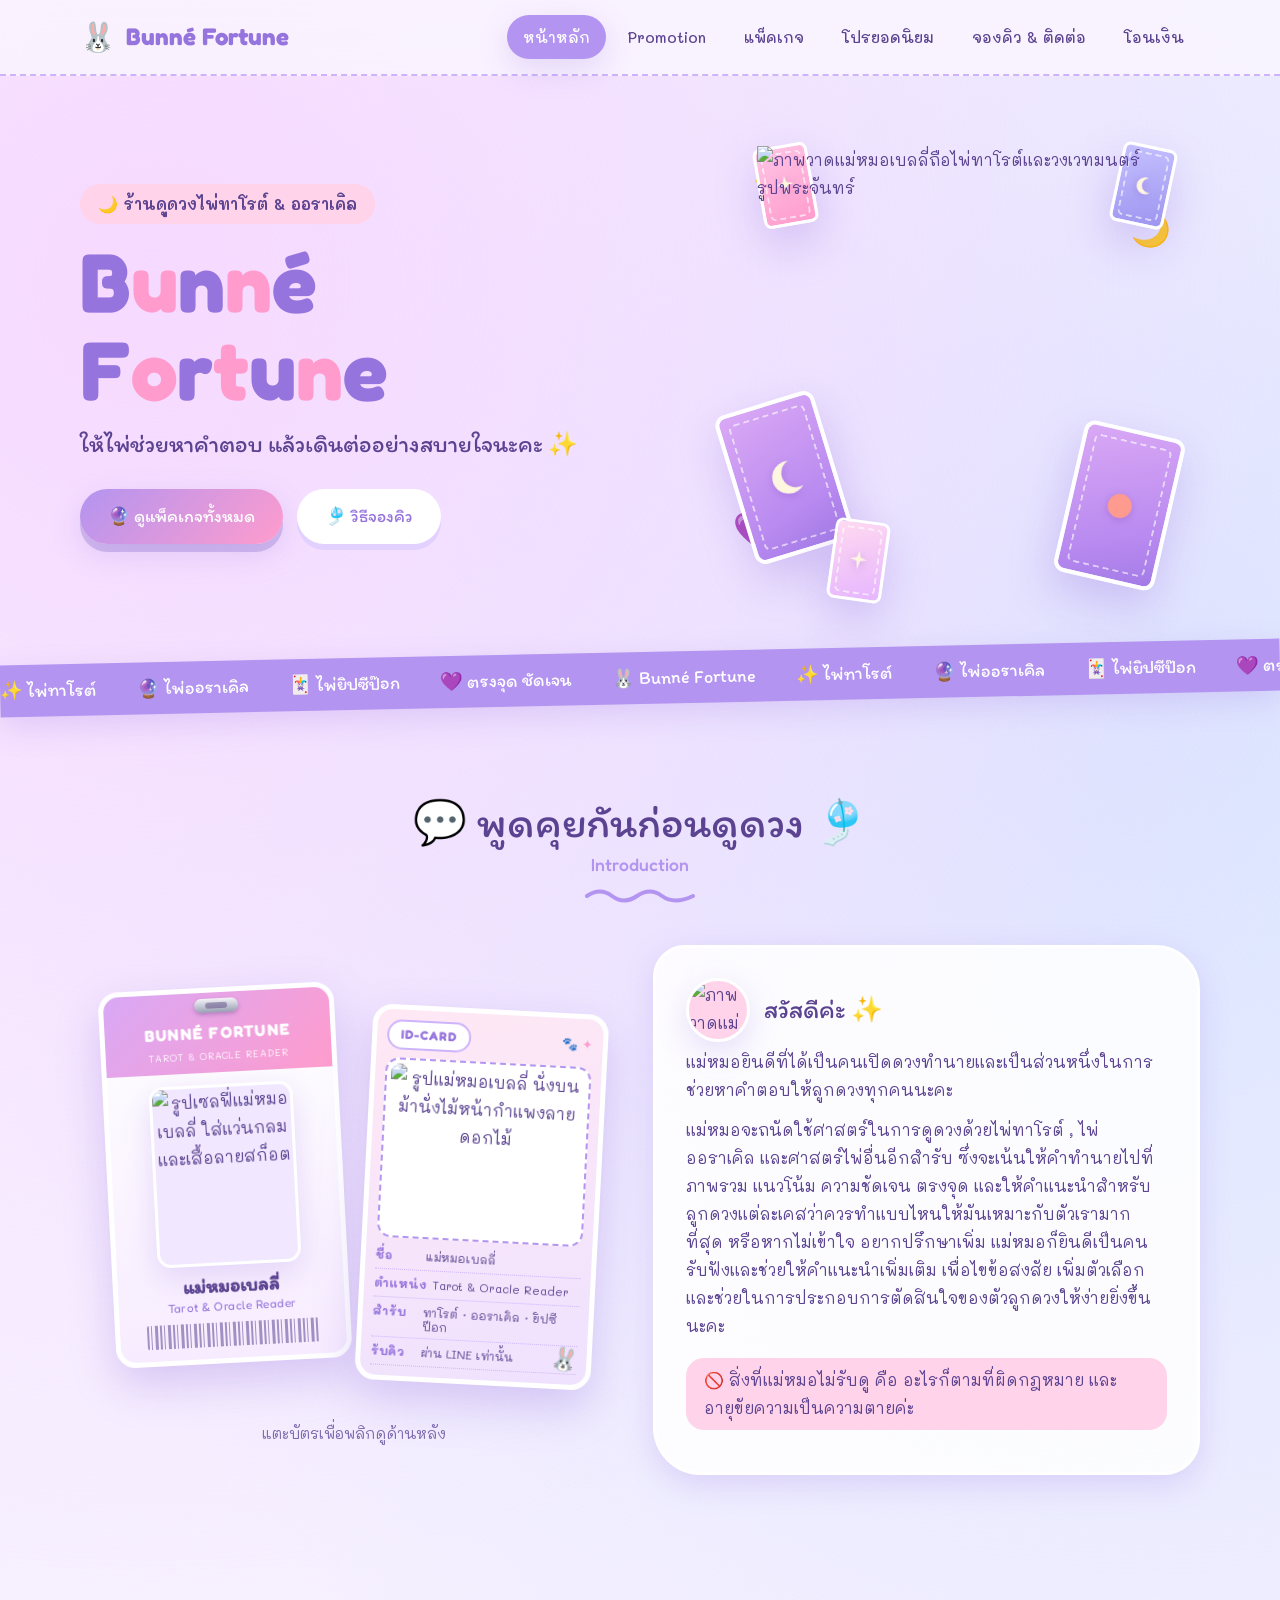
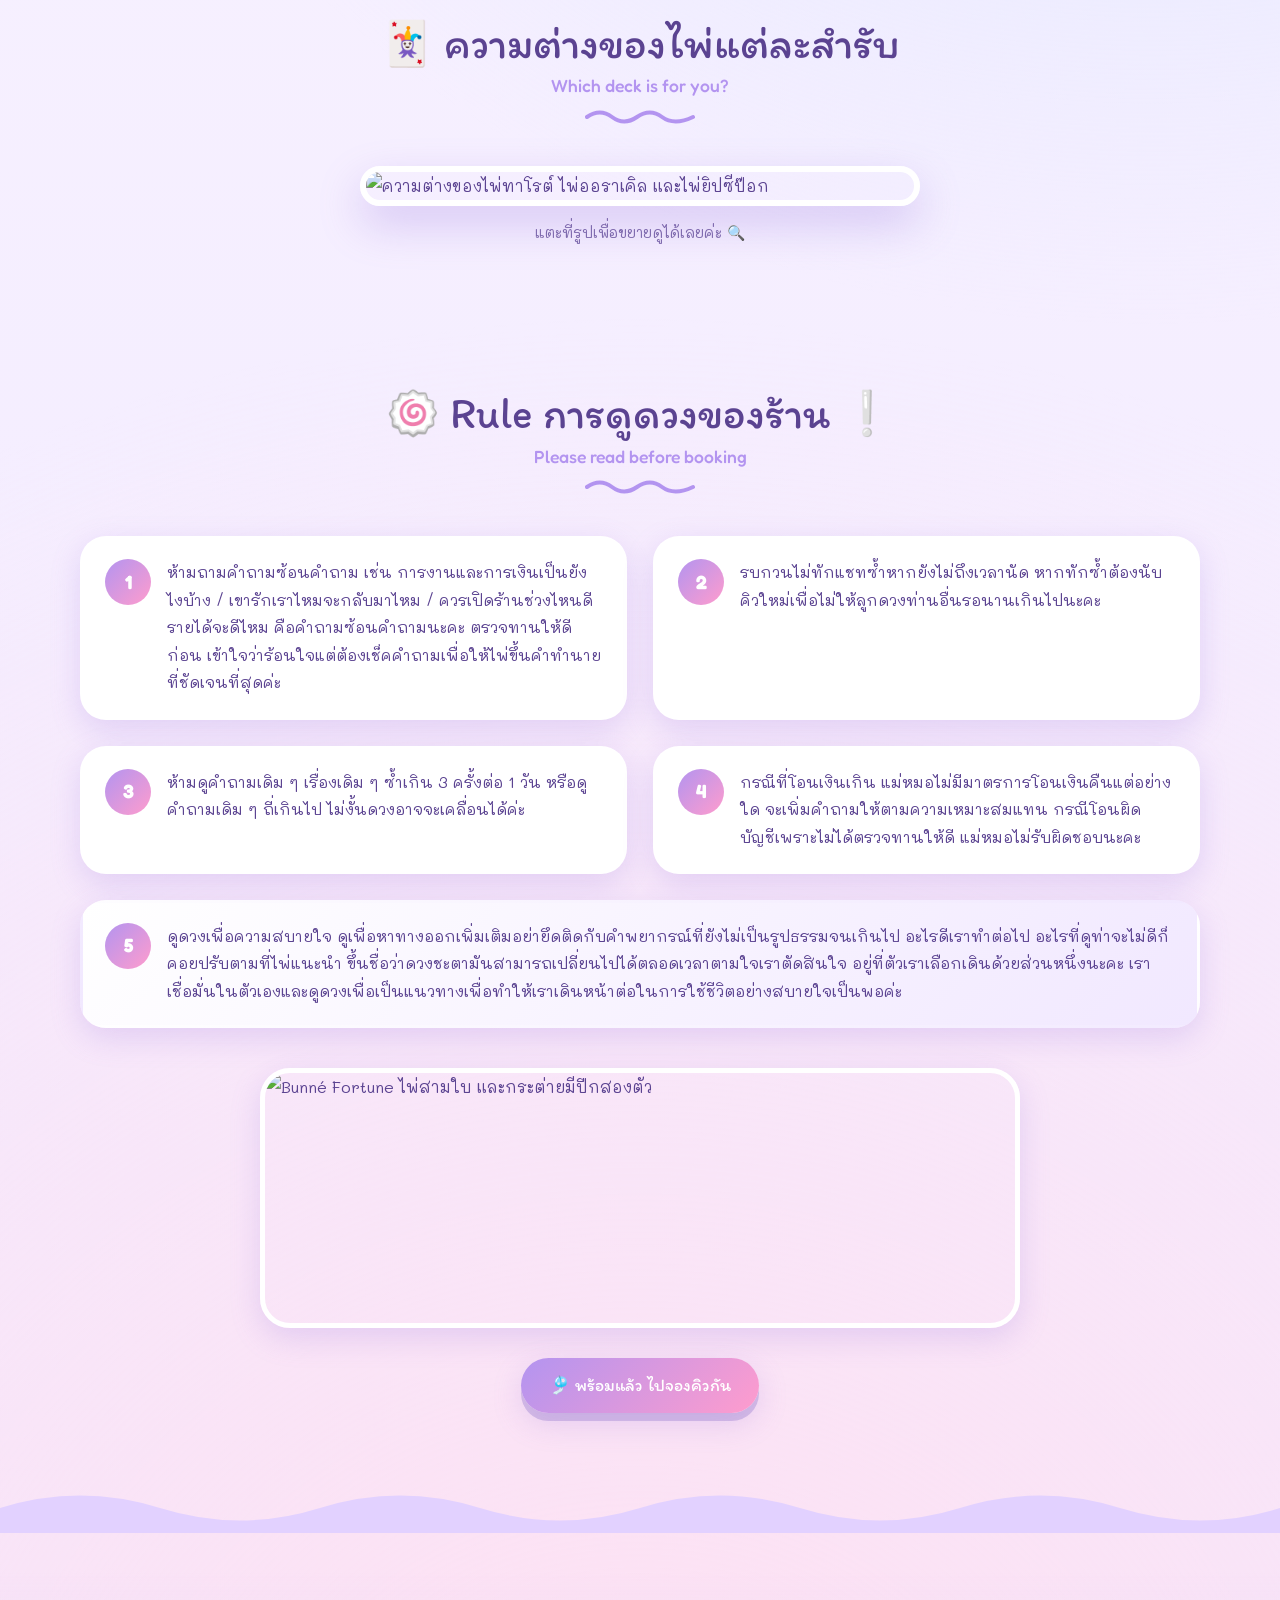
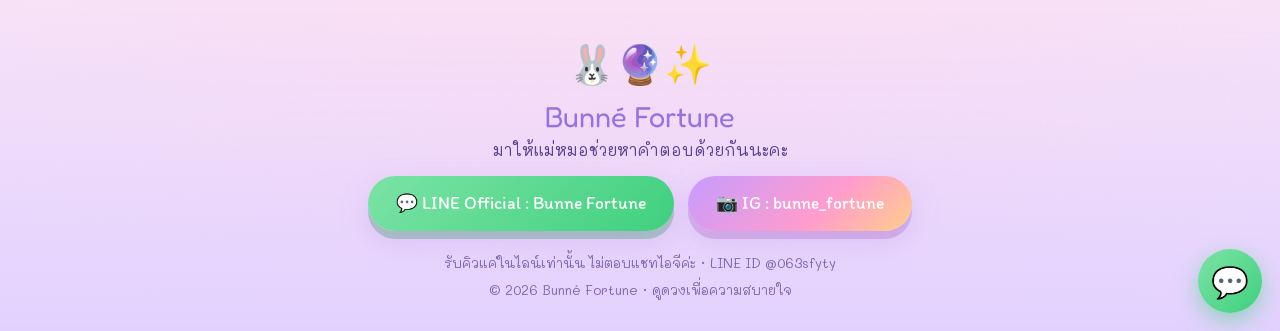
==== index.html @ 2d989e9e "Add files via upload" ====
<!DOCTYPE html>
<html lang="th">
<head>
  <meta charset="UTF-8">
  <meta name="viewport" content="width=device-width, initial-scale=1">
  <title>Bunné Fortune — ร้านดูดวงไพ่ทาโรต์ & ออราเคิล</title>
  <meta name="description" content="Bunné Fortune ร้านดูดวงไพ่ทาโรต์ ไพ่ออราเคิล ไพ่ยิปซีป๊อก ทำนายตรงจุด ให้คำแนะนำเพื่อความสบายใจ">
  <link rel="icon" type="image/png" href="images/favicon.png">
  <link rel="stylesheet" href="style.css">
</head>
<body>
  <header id="site-header"></header>

  <main>
    <!-- ===== Hero ===== -->
    <section class="hero">
      <div class="container hero-grid">
        <div>
          <span class="hero-badge">🌙 ร้านดูดวงไพ่ทาโรต์ & ออราเคิล</span>
          <h1 aria-label="Bunné Fortune">
            <span>B</span><span>u</span><span>n</span><span>n</span><span>é</span><br>
            <span>F</span><span>o</span><span>r</span><span>t</span><span>u</span><span>n</span><span>e</span>
          </h1>
          <p class="tagline">ให้ไพ่ช่วยหาคำตอบ แล้วเดินต่ออย่างสบายใจนะคะ ✨</p>
          <div class="hero-cta">
            <a href="packages.html" class="btn">🔮 ดูแพ็คเกจทั้งหมด</a>
            <a href="booking.html" class="btn ghost">🎐 วิธีจองคิว</a>
          </div>
        </div>

        <div class="card-stage" aria-hidden="true">
          <span class="orbit-emoji">⭐</span>
          <span class="orbit-emoji">🌙</span>
          <span class="orbit-emoji">💜</span>
          <span class="orbit-emoji">✨</span>
          <div class="hero-cards">
            <span class="hcard hc-l"><svg viewBox="0 0 40 40"><path d="M27 6a15 15 0 1 0 7 25A12 12 0 0 1 27 6z" fill="currentColor"/></svg></span>
            <span class="hcard hc-r"><svg viewBox="0 0 40 40"><circle cx="20" cy="20" r="11" fill="currentColor"/></svg></span>
            <span class="hcard hc-s1"><svg viewBox="0 0 40 40"><path d="M20 3l3.2 11.8L35 18l-11.8 3.2L20 37l-3.2-15.8L5 18l11.8-3.2z" fill="currentColor"/></svg></span>
            <span class="hcard hc-s2"><svg viewBox="0 0 40 40"><path d="M27 6a15 15 0 1 0 7 25A12 12 0 0 1 27 6z" fill="currentColor"/></svg></span>
            <span class="hcard hc-s3"><svg viewBox="0 0 40 40"><path d="M20 3l3.2 11.8L35 18l-11.8 3.2L20 37l-3.2-15.8L5 18l11.8-3.2z" fill="currentColor"/></svg></span>
          </div>
          <img class="hero-art" src="images/hero.webp" width="867" height="900" alt="ภาพวาดแม่หมอเบลลี่ถือไพ่ทาโรต์และวงเวทมนตร์รูปพระจันทร์">
        </div>
      </div>
    </section>

    <div class="ribbon" aria-hidden="true">
      <div class="ribbon-track">
        <span>✨ ไพ่ทาโรต์</span><span>🔮 ไพ่ออราเคิล</span><span>🃏 ไพ่ยิปซีป๊อก</span><span>💜 ตรงจุด ชัดเจน</span><span>🐰 Bunné Fortune</span>
        <span>✨ ไพ่ทาโรต์</span><span>🔮 ไพ่ออราเคิล</span><span>🃏 ไพ่ยิปซีป๊อก</span><span>💜 ตรงจุด ชัดเจน</span><span>🐰 Bunné Fortune</span>
      </div>
    </div>

    <!-- ===== Introduction ===== -->
    <section id="intro">
      <div class="container">
        <div class="sec-title reveal">
          <h2>💬 พูดคุยกันก่อนดูดวง 🎐</h2>
          <div class="en-sub">Introduction</div>
          <span class="squiggle"></span>
        </div>

        <div class="grid g2" style="align-items:center">
          <!-- นามบัตรแม่หมอ 2 ใบ (แตะเพื่อพลิกดูด้านหลัง) — แก้ข้อความบนบัตรได้ในส่วนนี้ -->
          <div class="id-wrap reveal">
            <div class="id-row">

              <!-- บัตรที่ 1 : บัตรพนักงาน (รูปเซลฟี่) -->
              <div class="idc idc-staff" role="button" tabindex="0" aria-pressed="false" aria-label="บัตรแม่หมอเบลลี่ แตะเพื่อพลิกดูด้านหลัง">
                <div class="idc-inner">
                  <div class="idc-face idc-front">
                    <span class="idc-clip" aria-hidden="true"></span>
                    <div class="idc-band"><b>BUNNÉ FORTUNE</b><small>Tarot &amp; Oracle Reader</small></div>
                    <div class="idc-pic"><img src="images/photo2.jpg" width="800" height="1000" alt="รูปเซลฟี่แม่หมอเบลลี่ ใส่แว่นกลมและเสื้อลายสก็อต" loading="lazy"></div>
                    <div class="idc-name">แม่หมอเบลลี่</div>
                    <div class="idc-role">Tarot &amp; Oracle Reader</div>
                    <div class="idc-bars" aria-hidden="true"></div>
                  </div>
                  <div class="idc-face idc-back">
                    <img class="idc-logo" src="images/avatar.webp" width="320" height="320" alt="ภาพวาดแม่หมอถือไพ่" loading="lazy">
                    <div class="idc-brand">Bunné Fortune</div>
                    <div class="idc-sub">แม่หมอเบลลี่ · ไพ่ทาโรต์ &amp; ออราเคิล</div>
                    <div class="idc-qr">
                      <!-- ★ ใส่ QR LINE: วางไฟล์ images/line-qr.png แล้วเอาคอมเมนต์ออก ★ -->
                      <!-- <img src="images/line-qr.png" alt="QR Code LINE Bunné Fortune"> -->
                      <span>QR LINE</span>
                    </div>
                    <div class="idc-links">
                      <a class="js-line" href="#">💬 LINE <span class="js-line-id"></span></a>
                      <a class="js-ig" href="#">📷 IG</a>
                    </div>
                  </div>
                </div>
              </div>

              <!-- บัตรที่ 2 : บัตร OC (รูปเต็มตัว) -->
              <div class="idc idc-oc" role="button" tabindex="0" aria-pressed="false" aria-label="บัตร OC แม่หมอเบลลี่ แตะเพื่อพลิกดูด้านหลัง">
                <div class="idc-inner">
                  <div class="idc-face idc-front">
                    <div class="oc-top"><span class="oc-pill">ID-CARD</span><span class="oc-paw" aria-hidden="true">🐾 ✦</span></div>
                    <div class="oc-pic"><img src="images/photo1.jpg" width="800" height="1000" alt="รูปแม่หมอเบลลี่ นั่งบนม้านั่งไม้หน้ากำแพงลายดอกไม้" loading="lazy"></div>
                    <dl class="oc-info">
                      <div><dt>ชื่อ</dt><dd>แม่หมอเบลลี่</dd></div>
                      <div><dt>ตำแหน่ง</dt><dd>Tarot &amp; Oracle Reader</dd></div>
                      <div><dt>สำรับ</dt><dd>ทาโรต์ · ออราเคิล · ยิปซีป๊อก</dd></div>
                      <div><dt>รับคิว</dt><dd>ผ่าน LINE เท่านั้น</dd></div>
                    </dl>
                    <span class="oc-bunny" aria-hidden="true">🐰</span>
                  </div>
                  <div class="idc-face idc-back">
                    <img class="oc-banner" src="images/banner.webp" width="1200" height="400" alt="Bunné Fortune ไพ่สามใบ และกระต่ายมีปีกสองตัว" loading="lazy">
                    <div class="idc-brand">Bunné Fortune</div>
                    <div class="idc-sub">ให้ไพ่ช่วยหาคำตอบ แล้วเดินต่ออย่างสบายใจนะคะ ✨</div>
                    <p class="oc-note">รับคิวแค่ในไลน์เท่านั้น<br>ไม่ตอบแชทไอจีค่ะ</p>
                    <div class="idc-links">
                      <a class="js-line" href="#">💬 จองผ่าน LINE</a>
                      <a href="booking.html">🎐 วิธีจองคิว</a>
                    </div>
                  </div>
                </div>
              </div>

            </div>
            <p class="img-caption">แตะบัตรเพื่อพลิกดูด้านหลัง</p>
          </div>

          <div class="card intro-card reveal d1">
            <div class="intro-head">
              <img class="avatar" src="images/avatar.webp" width="320" height="320" alt="ภาพวาดแม่หมอถือไพ่" loading="lazy">
              <h3>สวัสดีค่ะ ✨</h3>
            </div>
            <p>แม่หมอยินดีที่ได้เป็นคนเปิดดวงทำนายและเป็นส่วนหนึ่งในการช่วยหาคำตอบให้ลูกดวงทุกคนนะคะ</p>
            <p>แม่หมอจะถนัดใช้ศาสตร์ในการดูดวงด้วยไพ่ทาโรต์ , ไพ่ออราเคิล และศาสตร์ไพ่อื่นอีกสำรับ ซึ่งจะเน้นให้คำทำนายไปที่ภาพรวม แนวโน้ม ความชัดเจน ตรงจุด และให้คำแนะนำสำหรับลูกดวงแต่ละเคสว่าควรทำแบบไหนให้มันเหมาะกับตัวเรามากที่สุด หรือหากไม่เข้าใจ อยากปรึกษาเพิ่ม แม่หมอก็ยินดีเป็นคนรับฟังและช่วยให้คำแนะนำเพิ่มเติม เพื่อไขข้อสงสัย เพิ่มตัวเลือกและช่วยในการประกอบการตัดสินใจของตัวลูกดวงให้ง่ายยิ่งขึ้นนะคะ</p>
            <p class="warn-pill">🚫 สิ่งที่แม่หมอไม่รับดู คือ อะไรก็ตามที่ผิดกฎหมาย และอายุขัยความเป็นความตายค่ะ</p>
          </div>
        </div>
      </div>
    </section>

    <!-- ===== ความต่างของไพ่แต่ละสำรับ ===== -->
    <section id="decks">
      <div class="container">
        <div class="sec-title reveal">
          <h2>🃏 ความต่างของไพ่แต่ละสำรับ</h2>
          <div class="en-sub">Which deck is for you?</div>
          <span class="squiggle"></span>
        </div>
        <div class="info-img zoomable reveal">
          <img src="images/card-types.png" alt="ความต่างของไพ่ทาโรต์ ไพ่ออราเคิล และไพ่ยิปซีป๊อก" loading="lazy">
        </div>
        <p class="img-caption">แตะที่รูปเพื่อขยายดูได้เลยค่ะ 🔍</p>
      </div>
    </section>

    <!-- ===== Rules ===== -->
    <section id="rules">
      <div class="container">
        <div class="sec-title reveal">
          <h2>🍥 Rule การดูดวงของร้าน ❕</h2>
          <div class="en-sub">Please read before booking</div>
          <span class="squiggle"></span>
        </div>

        <div class="grid g2">
          <div class="rule reveal">
            <div class="rule-num">1</div>
            <p>ห้ามถามคำถามซ้อนคำถาม เช่น การงานและการเงินเป็นยังไงบ้าง / เขารักเราไหมจะกลับมาไหม / ควรเปิดร้านช่วงไหนดีรายได้จะดีไหม คือคำถามซ้อนคำถามนะคะ ตรวจทานให้ดีก่อน เข้าใจว่าร้อนใจแต่ต้องเช็คคำถามเพื่อให้ไพ่ขึ้นคำทำนายที่ชัดเจนที่สุดค่ะ</p>
          </div>
          <div class="rule reveal d1">
            <div class="rule-num">2</div>
            <p>รบกวนไม่ทักแชทซ้ำหากยังไม่ถึงเวลานัด หากทักซ้ำต้องนับคิวใหม่เพื่อไม่ให้ลูกดวงท่านอื่นรอนานเกินไปนะคะ</p>
          </div>
          <div class="rule reveal">
            <div class="rule-num">3</div>
            <p>ห้ามดูคำถามเดิม ๆ เรื่องเดิม ๆ ซ้ำเกิน 3 ครั้งต่อ 1 วัน หรือดูคำถามเดิม ๆ ถี่เกินไป ไม่งั้นดวงอาจจะเคลื่อนได้ค่ะ</p>
          </div>
          <div class="rule reveal d1">
            <div class="rule-num">4</div>
            <p>กรณีที่โอนเงินเกิน แม่หมอไม่มีมาตรการโอนเงินคืนแต่อย่างใด จะเพิ่มคำถามให้ตามความเหมาะสมแทน กรณีโอนผิดบัญชีเพราะไม่ได้ตรวจทานให้ดี แม่หมอไม่รับผิดชอบนะคะ</p>
          </div>
          <div class="rule full reveal">
            <div class="rule-num">5</div>
            <p>ดูดวงเพื่อความสบายใจ ดูเพื่อหาทางออกเพิ่มเติมอย่ายึดติดกับคำพยากรณ์ที่ยังไม่เป็นรูปธรรมจนเกินไป อะไรดีเราทำต่อไป อะไรที่ดูท่าจะไม่ดีก็คอยปรับตามที่ไพ่แนะนำ ขึ้นชื่อว่าดวงชะตามันสามารถเปลี่ยนไปได้ตลอดเวลาตามใจเราตัดสินใจ อยู่ที่ตัวเราเลือกเดินด้วยส่วนหนึ่งนะคะ เราเชื่อมั่นในตัวเองและดูดวงเพื่อเป็นแนวทางเพื่อทำให้เราเดินหน้าต่อในการใช้ชีวิตอย่างสบายใจเป็นพอค่ะ</p>
          </div>
        </div>

        <div class="banner-strip reveal">
          <img src="images/banner.webp" width="1200" height="400" alt="Bunné Fortune ไพ่สามใบ และกระต่ายมีปีกสองตัว" loading="lazy">
        </div>

        <div style="text-align:center;margin-top:30px" class="reveal">
          <a href="booking.html" class="btn">🎐 พร้อมแล้ว ไปจองคิวกัน</a>
        </div>
      </div>
    </section>
  </main>

  <footer id="site-footer"></footer>
  <script src="script.js"></script>
</body>
</html>
---- style.css ----
/* ==========================================================
   Bunné Fortune — style.css
   ธีมม่วงพาสเทล น่ารัก / ฟอนต์: Mali + Itim (ไทย) , Fredoka (อังกฤษ)
   แก้สีทั้งเว็บได้ที่ :root ด้านล่าง
   ========================================================== */
@import url('https://fonts.googleapis.com/css2?family=Fredoka:wght@400;500;600;700&family=Itim&family=Mali:wght@300;400;500;600;700&display=swap');

:root {
  --lilac-50: #faf6ff;
  --lilac-100: #f1e8ff;
  --lilac-200: #e2d1ff;
  --lilac-300: #cdb3fb;
  --lilac-400: #b394f0;
  --lilac-500: #9674dd;
  --plum: #5b4391;       /* สีตัวอักษรหลัก */
  --plum-soft: #7d68ad;
  --pink: #ffd3ea;
  --pink-deep: #ff9ccd;
  --butter: #fff0b8;
  --mint: #d3f5e6;
  --white: #ffffff;

  --font-en: 'Fredoka', 'Mali', sans-serif;
  --font-th-head: 'Itim', 'Fredoka', cursive;
  --font-th: 'Mali', 'Fredoka', sans-serif;

  --r-blob: 32px 44px 36px 48px;
  --shadow: 0 10px 30px rgba(150, 116, 221, .22);
  --shadow-lg: 0 18px 44px rgba(150, 116, 221, .32);
}

* { box-sizing: border-box; margin: 0; padding: 0; }
html { scroll-behavior: smooth; -webkit-text-size-adjust: 100%; text-size-adjust: 100%; background: var(--lilac-50); }
/* พื้นหลังไล่สี: ใช้ชั้น fixed แทน background-attachment:fixed (iOS Safari ไม่รองรับ) */
body::before {
  content: ''; position: fixed; inset: 0; z-index: -1; pointer-events: none;
  background:
    radial-gradient(circle at 12% 8%, #f6d9ff 0, transparent 38%),
    radial-gradient(circle at 90% 20%, #d9e4ff 0, transparent 40%),
    radial-gradient(circle at 50% 100%, #ffe0f1 0, transparent 45%),
    linear-gradient(180deg, var(--lilac-50), var(--lilac-100));
}
a, button, .zoomable, .idc, .flip, .chip { -webkit-tap-highlight-color: rgba(179, 148, 240, .25); touch-action: manipulation; }
body {
  font-family: var(--font-th);
  color: var(--plum);
  line-height: 1.75;
  min-height: 100vh;
  min-height: 100dvh;
  overflow-x: hidden;
  overflow-x: clip;
  animation: pageIn .7s ease both;
}
body.leaving { animation: pageOut .35s ease forwards; }
@keyframes pageIn { from { opacity: 0; transform: translateY(14px); } to { opacity: 1; transform: none; } }
@keyframes pageOut { to { opacity: 0; transform: translateY(-10px); } }

img { max-width: 100%; display: block; }
a { color: inherit; text-decoration: none; }
h1, h2, h3 { font-family: var(--font-th-head); font-weight: 400; line-height: 1.3; }
.en { font-family: var(--font-en); }

/* ---------- พื้นหลังดาวลอย (สร้างด้วย script.js) ---------- */
#sky { position: fixed; inset: 0; pointer-events: none; z-index: 0; overflow: hidden; }
.floaty {
  position: absolute; bottom: -40px; opacity: .0;
  animation: rise linear infinite;
  filter: drop-shadow(0 2px 4px rgba(150,116,221,.25));
}
@keyframes rise {
  0% { transform: translateY(0) rotate(0deg); opacity: 0; }
  10% { opacity: .8; }
  90% { opacity: .8; }
  100% { transform: translateY(-110vh) rotate(360deg); opacity: 0; }
}
.sparkle-trail {
  position: fixed; pointer-events: none; z-index: 999;
  font-size: 16px; animation: spark .9s ease-out forwards;
}
@keyframes spark {
  from { transform: translate(-50%, -50%) scale(1) rotate(0); opacity: 1; }
  to { transform: translate(-50%, calc(-50% + 26px)) scale(.2) rotate(120deg); opacity: 0; }
}

main, header, footer, .float-line { position: relative; z-index: 2; }
.container { width: min(1120px, 92%); margin-inline: auto; }
section { padding: 70px 0; }

/* ---------- Navbar ---------- */
.navbar {
  position: sticky; top: 0; z-index: 50;
  background: rgba(250, 246, 255, .82);
  -webkit-backdrop-filter: blur(14px);
  backdrop-filter: blur(14px);
  border-bottom: 2px dashed var(--lilac-300);
}
.nav-inner { display: flex; align-items: center; justify-content: space-between; padding: 12px 0; gap: 16px; }
.brand { display: flex; align-items: center; gap: 10px; font-family: var(--font-en); font-weight: 700; font-size: 1.5rem; color: var(--lilac-500); }
.brand .bun { font-size: 1.8rem; display: inline-block; animation: hop 2.4s ease-in-out infinite; transform-origin: bottom; }
@keyframes hop {
  0%, 60%, 100% { transform: translateY(0) scaleY(1); }
  70% { transform: translateY(-9px) scaleY(1.08); }
  80% { transform: translateY(0) scaleY(.9); }
  90% { transform: translateY(-3px); }
}
.nav-links { display: flex; gap: 6px; list-style: none; }
.nav-links a {
  display: block; padding: 8px 16px; border-radius: 999px;
  font-weight: 500; font-size: .95rem; transition: .25s;
}
@media (hover: hover) { .nav-links a:hover { background: var(--lilac-200); transform: translateY(-2px) rotate(-2deg); } }
.nav-links a.active { background: var(--lilac-400); color: #fff; box-shadow: var(--shadow); }
.burger { display: none; background: var(--lilac-200); border: 0; border-radius: 14px; font-size: 1.4rem; padding: 6px 12px; cursor: pointer; color: var(--plum); }

/* ---------- ปุ่ม ---------- */
.btn {
  display: inline-flex; align-items: center; gap: 8px;
  font-family: var(--font-th-head); font-size: 1.1rem;
  padding: 12px 28px; border-radius: 999px; border: 0; cursor: pointer;
  background: linear-gradient(135deg, var(--lilac-400), var(--pink-deep));
  color: #fff; box-shadow: 0 8px 0 rgba(120, 90, 190, .28), var(--shadow);
  transition: transform .15s, box-shadow .15s;
  position: relative; overflow: hidden;
}
.btn::after {
  content: ''; position: absolute; top: 0; left: -80%; width: 50%; height: 100%;
  background: linear-gradient(100deg, transparent, rgba(255,255,255,.55), transparent);
  transform: skewX(-20deg); animation: shine 3.2s infinite;
}
@keyframes shine { 0%, 55% { left: -80%; } 100% { left: 140%; } }
@media (hover: hover) { .btn:hover { transform: translateY(-4px) scale(1.04); } }
.btn:active { transform: translateY(5px); box-shadow: 0 3px 0 rgba(120, 90, 190, .28); }
.btn.ghost { background: #fff; color: var(--lilac-500); box-shadow: 0 6px 0 var(--lilac-200); }
.btn.line { background: linear-gradient(135deg, #7be3a4, #3fd07f); box-shadow: 0 8px 0 rgba(40, 150, 90, .3), var(--shadow); }

/* ---------- หัวข้อ section ---------- */
.sec-title { text-align: center; margin-bottom: 42px; }
.sec-title h2 { font-size: clamp(1.9rem, 4vw, 2.7rem); color: var(--plum); }
.sec-title .en-sub { font-family: var(--font-en); font-weight: 500; color: var(--lilac-400); font-size: 1.1rem; }
.sec-title .squiggle { display: block; margin: 8px auto 0; width: 110px; height: 14px;
  background: url("data:image/svg+xml,%3Csvg xmlns='http://www.w3.org/2000/svg' width='110' height='14'%3E%3Cpath d='M2 7 Q 15 -2 27 7 T 52 7 T 77 7 T 108 7' fill='none' stroke='%23b394f0' stroke-width='4' stroke-linecap='round'/%3E%3C/svg%3E") center/contain no-repeat;
  animation: wiggle 2.8s ease-in-out infinite; }
@keyframes wiggle { 50% { transform: translateX(8px) rotate(2deg); } }

/* ---------- Hero ---------- */
.hero { padding: 60px 0 40px; }
.hero-grid { display: grid; grid-template-columns: 1.1fr .9fr; gap: 40px; align-items: center; }
.hero-badge {
  display: inline-block; background: var(--pink); padding: 6px 18px; border-radius: 999px;
  font-weight: 600; margin-bottom: 14px; animation: bob 3s ease-in-out infinite;
}
@keyframes bob { 50% { transform: translateY(-6px) rotate(-2deg); } }
.hero h1 { font-family: var(--font-en); font-weight: 700; font-size: clamp(2.8rem, 8vw, 5.2rem); color: var(--lilac-500); line-height: 1.05; }
.hero h1 span { display: inline-block; animation: letter 2.6s ease-in-out infinite; }
.hero h1 span:nth-child(2n) { animation-delay: .2s; color: var(--pink-deep); }
.hero h1 span:nth-child(3n) { animation-delay: .4s; }
@keyframes letter { 0%, 100% { transform: translateY(0) rotate(0); } 50% { transform: translateY(-8px) rotate(-4deg); } }
.hero .tagline { font-family: var(--font-th-head); font-size: 1.5rem; margin: 10px 0 24px; }
.hero-cta { display: flex; flex-wrap: wrap; gap: 14px; }

/* ไพ่ทาโรต์ลอยๆ + กระต่าย */
.card-stage { position: relative; height: 420px; display: grid; place-items: center; }
.tarot-fan { position: relative; width: 240px; height: 340px; }
.tarot {
  position: absolute; inset: 0; border-radius: 22px;
  background: linear-gradient(160deg, #fff, var(--lilac-100));
  border: 4px solid #fff; outline: 3px dashed var(--lilac-300); outline-offset: -12px;
  box-shadow: var(--shadow-lg);
  display: grid; place-items: center; font-size: 5rem;
  transform-origin: 50% 110%;
  animation: fan 5s ease-in-out infinite;
}
.tarot small { position: absolute; bottom: 22px; font-family: var(--font-en); font-size: .9rem; font-weight: 600; color: var(--lilac-400); }
.tarot.t1 { background: linear-gradient(160deg, #ffe4f3, #fff); --a: -18deg; }
.tarot.t2 { background: linear-gradient(160deg, #e4e1ff, #fff); --a: 0deg; animation-delay: .4s; z-index: 2; }
.tarot.t3 { background: linear-gradient(160deg, #e1f6ff, #fff); --a: 18deg; animation-delay: .8s; }
@keyframes fan {
  0%, 100% { transform: rotate(var(--a)) translateY(0); }
  50% { transform: rotate(calc(var(--a) * 1.35)) translateY(-14px); }
}
.orbit-emoji { position: absolute; font-size: 2rem; animation: orbit 7s linear infinite; }
.orbit-emoji:nth-child(1) { top: 4%; left: 8%; }
.orbit-emoji:nth-child(2) { top: 14%; right: 6%; animation-duration: 9s; }
.orbit-emoji:nth-child(3) { bottom: 8%; left: 4%; animation-duration: 8s; }
.orbit-emoji:nth-child(4) { bottom: 4%; right: 10%; animation-duration: 10s; }
@keyframes orbit { 0%, 100% { transform: translate(0, 0) scale(1); } 25% { transform: translate(12px, -14px) scale(1.2) rotate(12deg); } 50% { transform: translate(0, -22px) scale(1); } 75% { transform: translate(-12px, -10px) scale(1.15) rotate(-12deg); } }

/* ---------- Marquee ริบบิ้น ---------- */
.ribbon { background: var(--lilac-400); color: #fff; padding: 10px 0; overflow: hidden; transform: rotate(-1.2deg); margin: 20px 0; box-shadow: var(--shadow); font-family: var(--font-th-head); font-size: 1.15rem; }
.ribbon-track { display: flex; gap: 40px; width: max-content; animation: marquee 22s linear infinite; }
@keyframes marquee { to { transform: translateX(-50%); } }

/* ---------- Photo frame (ช่องใส่รูป) ---------- */
.photo-row { display: grid; grid-template-columns: repeat(2, 1fr); gap: 26px; }
.photo-frame {
  aspect-ratio: 4 / 5; border-radius: var(--r-blob); overflow: hidden;
  background: repeating-linear-gradient(45deg, var(--lilac-100), var(--lilac-100) 14px, var(--lilac-50) 14px, var(--lilac-50) 28px);
  border: 5px solid #fff; box-shadow: var(--shadow);
  display: grid; place-items: center; text-align: center; color: var(--lilac-400); font-weight: 600;
  transition: transform .4s; position: relative;
}
.photo-frame:nth-child(1) { transform: rotate(-3deg); }
.photo-frame:nth-child(2) { transform: rotate(3deg) translateY(24px); border-radius: 48px 32px 46px 34px; }
@media (hover: hover) { .photo-frame:hover { transform: rotate(0) scale(1.04); } }
.photo-frame img { width: 100%; height: 100%; object-fit: cover; }
.photo-frame .ph-emoji { font-size: 3rem; display: block; animation: bob 2.5s infinite; }

/* ---------- การ์ดทั่วไป ---------- */
.card {
  background: rgba(255, 255, 255, .86); border-radius: var(--r-blob);
  padding: 30px; box-shadow: var(--shadow); border: 3px solid #fff;
}
.intro-card h3 { font-size: 1.6rem; margin-bottom: 12px; }
.intro-card p { margin-bottom: 12px; }
.warn-pill { display: inline-block; background: var(--pink); padding: 8px 18px; border-radius: 18px; margin-top: 6px; }

.grid { display: grid; gap: 26px; }
.grid.g2 { grid-template-columns: repeat(2, 1fr); }
.grid.g3 { grid-template-columns: repeat(3, 1fr); }

/* ---------- Rule cards ---------- */
.rule {
  display: flex; gap: 16px; align-items: flex-start;
  background: #fff; padding: 20px 22px; border-radius: 26px;
  box-shadow: var(--shadow); transition: .3s; border: 3px solid transparent;
}
@media (hover: hover) { .rule:hover { transform: translateY(-6px) rotate(-.6deg); border-color: var(--lilac-300); } }
.rule-num {
  flex: none; width: 46px; height: 46px; border-radius: 50%;
  display: grid; place-items: center; color: #fff; font-family: var(--font-en); font-weight: 700; font-size: 1.2rem;
  background: linear-gradient(135deg, var(--lilac-400), var(--pink-deep));
  animation: pulse 2.6s ease-in-out infinite;
}
@keyframes pulse { 50% { transform: scale(1.12); box-shadow: 0 0 0 8px rgba(179, 148, 240, .2); } }
.rule p { font-size: .98rem; }
.rule.full { grid-column: 1 / -1; background: linear-gradient(135deg, #fff, var(--lilac-100)); }

/* ---------- Promotion / Package cards ---------- */
.promo-card {
  position: relative; background: #fff; border-radius: 34px; padding: 30px 26px 26px;
  box-shadow: var(--shadow); text-align: center; transition: .35s; overflow: hidden;
}
.promo-card::before {
  content: ''; position: absolute; inset: 0 0 auto 0; height: 10px;
  background: repeating-linear-gradient(90deg, var(--lilac-300) 0 14px, var(--pink) 14px 28px);
}
@media (hover: hover) { .promo-card:hover { transform: translateY(-10px) rotate(-1deg); box-shadow: var(--shadow-lg); } }
.promo-card .icon { font-size: 3.4rem; display: inline-block; animation: bob 3s ease-in-out infinite; }
.promo-card h3 { font-size: 1.5rem; margin: 8px 0 4px; }
.promo-card .price { font-family: var(--font-en); font-weight: 700; font-size: 2.3rem; color: var(--lilac-500); }
.promo-card .price small { font-size: 1rem; color: var(--plum-soft); font-weight: 500; }
.promo-card .old { text-decoration: line-through; color: #b7a7d6; margin-left: 6px; font-size: 1rem; font-weight: 500; }
.promo-card ul { list-style: none; text-align: left; margin: 14px 0 20px; }
.promo-card li { padding: 5px 0 5px 28px; position: relative; font-size: .96rem; }
.promo-card li::before { content: '✦'; position: absolute; left: 4px; color: var(--pink-deep); animation: twinkle 2s infinite; }
.promo-card li:nth-child(2n)::before { animation-delay: .6s; }
@keyframes twinkle { 50% { transform: scale(1.4) rotate(30deg); opacity: .6; } }
.promo-card.best { transform: scale(1.04); border: 4px solid var(--lilac-300); }
@media (hover: hover) { .promo-card.best:hover { transform: scale(1.04) translateY(-10px) rotate(-1deg); } }
.tag {
  position: absolute; top: 22px; right: -34px; transform: rotate(35deg);
  background: var(--pink-deep); color: #fff; font-size: .8rem; font-weight: 700; padding: 4px 40px;
}

/* ---------- Tarot flip card (ชี้/แตะเพื่อพลิก) ---------- */
.flip { perspective: 1000px; height: 260px; cursor: pointer; }
.flip-inner { position: relative; width: 100%; height: 100%; transition: transform .8s cubic-bezier(.4, 1.4, .5, 1); transform-style: preserve-3d; }
.flip.flipped .flip-inner { transform: rotateY(180deg); }
@media (hover: hover) { .flip:hover .flip-inner { transform: rotateY(180deg); } }
.flip-face, .flip-back {
  position: absolute; inset: 0; backface-visibility: hidden; border-radius: 28px;
  display: grid; place-items: center; padding: 22px; text-align: center; box-shadow: var(--shadow);
}
.flip-face { background: linear-gradient(160deg, var(--lilac-300), var(--lilac-400)); color: #fff; outline: 3px dashed rgba(255,255,255,.7); outline-offset: -12px; }
.flip-face .big { font-size: 3.6rem; display: block; animation: bob 2.6s infinite; }
.flip-back { background: #fff; transform: rotateY(180deg); }
.flip-back h3 { font-size: 1.35rem; margin-bottom: 6px; }
.flip-back .price { font-family: var(--font-en); font-weight: 700; color: var(--lilac-500); font-size: 1.5rem; }

/* ---------- Steps (วิธีจองคิว) ---------- */
.steps { display: grid; gap: 22px; position: relative; max-width: 760px; margin-inline: auto; }
.step { display: flex; gap: 18px; align-items: flex-start; background: #fff; border-radius: 28px; padding: 22px 26px; box-shadow: var(--shadow); transition: .3s; }
@media (hover: hover) { .step:hover { transform: translateX(10px); } }
.step-bubble {
  flex: none; width: 56px; height: 56px; border-radius: 50%; display: grid; place-items: center;
  background: linear-gradient(135deg, var(--lilac-400), var(--pink-deep)); color: #fff; font-family: var(--font-en); font-weight: 700; font-size: 1.5rem;
}
.step h3 { font-size: 1.3rem; }
.chips { display: flex; flex-wrap: wrap; gap: 10px; justify-content: center; margin-bottom: 36px; }
.chip { background: #fff; padding: 8px 20px; border-radius: 999px; box-shadow: var(--shadow); font-weight: 600; transition: .25s; }
@media (hover: hover) { .chip:hover { background: var(--lilac-400); color: #fff; transform: translateY(-4px) rotate(-3deg); } }

/* ---------- Reviews ---------- */
.review { background: #fff; border-radius: 30px; padding: 26px; box-shadow: var(--shadow); position: relative; transition: .3s; }
.review:nth-child(odd) { transform: rotate(-1.2deg); }
.review:nth-child(even) { transform: rotate(1.2deg); }
@media (hover: hover) { .review:hover { transform: rotate(0) translateY(-8px); } }
.review::after { content: '“'; position: absolute; top: -10px; right: 18px; font-size: 5rem; font-family: var(--font-en); color: var(--lilac-200); line-height: 1; }
.stars { color: #ffc94d; letter-spacing: 3px; margin-bottom: 8px; }
.review .who { margin-top: 12px; font-weight: 600; color: var(--lilac-500); display: flex; align-items: center; gap: 8px; }
.avatar { width: 34px; height: 34px; border-radius: 50%; background: var(--pink); display: grid; place-items: center; }

/* ---------- FAQ accordion ---------- */
.faq-list { max-width: 780px; margin-inline: auto; display: grid; gap: 14px; }
.faq-item { background: #fff; border-radius: 24px; box-shadow: var(--shadow); overflow: hidden; }
.faq-q {
  width: 100%; text-align: left; background: none; border: 0; cursor: pointer;
  padding: 18px 24px; font-family: var(--font-th-head); font-size: 1.15rem; color: var(--plum);
  display: flex; justify-content: space-between; align-items: center; gap: 12px;
}
.faq-q .plus { flex: none; width: 32px; height: 32px; border-radius: 50%; background: var(--lilac-200); display: grid; place-items: center; transition: .35s; font-family: var(--font-en); }
.faq-item.open .plus { transform: rotate(135deg); background: var(--pink-deep); color: #fff; }
.faq-a { max-height: 0; overflow: hidden; transition: max-height .45s ease; padding: 0 24px; }
.faq-item.open .faq-a { padding-bottom: 20px; }

/* ---------- Contact ---------- */
.contact-card { text-align: center; max-width: 640px; margin-inline: auto; }
.contact-card .big-emoji { font-size: 3.4rem; animation: bob 2.4s infinite; display: inline-block; }

/* ---------- Footer & ปุ่ม LINE ---------- */
.footer { margin-top: 40px; background: linear-gradient(180deg, transparent, var(--lilac-200)); padding: 60px 0 30px; text-align: center; }
.footer .btn { margin: 12px 0 20px; font-size: 1.25rem; }
.footer small { display: block; color: var(--plum-soft); }
.wave { display: block; width: 100%; height: 50px; margin-bottom: -2px; }

.float-line {
  position: fixed; right: 18px; bottom: 18px; z-index: 60;
  width: 64px; height: 64px; border-radius: 50%; display: grid; place-items: center;
  background: linear-gradient(135deg, #7be3a4, #3fd07f); color: #fff; font-size: 1.9rem;
  box-shadow: 0 8px 22px rgba(63, 208, 127, .5);
  animation: wobble 3.4s ease-in-out infinite;
}
@keyframes wobble { 0%, 85%, 100% { transform: rotate(0); } 88% { transform: rotate(-14deg) scale(1.1); } 92% { transform: rotate(12deg) scale(1.1); } 96% { transform: rotate(-6deg); } }

/* ---------- Scroll reveal ---------- */
.reveal { opacity: 0; transform: translateY(34px) scale(.97); transition: opacity .8s ease, transform .8s cubic-bezier(.3, 1.4, .5, 1); }
.reveal.show { opacity: 1; transform: none; }
.reveal.d1 { transition-delay: .1s; } .reveal.d2 { transition-delay: .2s; } .reveal.d3 { transition-delay: .3s; }

/* ---------- Page header เล็ก (หน้าอื่นๆ) ---------- */
.page-hero { text-align: center; padding: 56px 0 10px; }
.page-hero h1 { font-size: clamp(2.2rem, 6vw, 3.6rem); color: var(--lilac-500); }
.page-hero p { max-width: 560px; margin: 8px auto 0; }

.note { text-align: center; margin-top: 30px; color: var(--plum-soft); font-size: .92rem; }

/* ---------- Responsive ---------- */
@media (max-width: 860px) {
  .hero-grid, .grid.g2, .grid.g3 { grid-template-columns: 1fr; }
  .card-stage { height: 380px; order: -1; }
  .photo-row { gap: 14px; }
  .promo-card.best, .promo-card.best:hover { transform: none; }
  .burger { display: block; }
  .nav-links {
    position: absolute; top: 100%; left: 0; right: 0; flex-direction: column;
    background: rgba(250, 246, 255, .97); padding: 14px 4%; gap: 4px;
    max-height: 0; overflow: hidden; opacity: 0; transition: .35s; border-bottom: 2px dashed var(--lilac-300);
  }
  .nav-links.open { max-height: 420px; opacity: 1; }
}

/* ลดการเคลื่อนไหวสำหรับคนที่ตั้งค่าไว้ */
@media (prefers-reduced-motion: reduce) {
  *, *::before, *::after { animation-duration: .01ms !important; animation-iteration-count: 1 !important; transition-duration: .01ms !important; }
  .reveal { opacity: 1; transform: none; }
}
:focus-visible { outline: 3px solid var(--lilac-500); outline-offset: 3px; }

/* ==========================================================
   ส่วนเพิ่มเติม (v2): Fast Pass, รูปอินโฟกราฟิก, รีวิว, ติดต่อ
   ========================================================== */
.footer-btns { display: flex; flex-wrap: wrap; gap: 14px; justify-content: center; margin: 12px 0 20px; }
.footer .footer-btns .btn { margin: 0; font-size: 1.1rem; }
.footer small + small { margin-top: 4px; }
.btn.ig { background: linear-gradient(135deg, #c79bff, #ff9ccd 60%, #ffcf8a); box-shadow: 0 8px 0 rgba(170, 100, 190, .3), var(--shadow); }

/* รูปอินโฟกราฟิก */
.info-img {
  max-width: 560px; margin-inline: auto; border-radius: 36px; overflow: hidden;
  border: 6px solid #fff; box-shadow: var(--shadow-lg); cursor: zoom-in;
  transition: transform .4s cubic-bezier(.3, 1.4, .5, 1);
}
@media (hover: hover) { .info-img:hover { transform: rotate(-1.5deg) scale(1.03); } }
.info-img img { width: 100%; height: auto; }
.img-caption { text-align: center; margin-top: 14px; font-size: .92rem; color: var(--plum-soft); }

.lightbox {
  position: fixed; inset: 0; z-index: 200; background: rgba(60, 40, 100, .78);
  display: grid; place-items: center; padding: 20px; opacity: 0; pointer-events: none; transition: .3s; cursor: zoom-out;
}
.lightbox.open { opacity: 1; pointer-events: auto; }
.lightbox img { max-height: 92vh; max-height: 92dvh; max-width: 92vw; border-radius: 22px; box-shadow: var(--shadow-lg); transform: scale(.9); transition: .35s cubic-bezier(.3, 1.4, .5, 1); }
.lightbox.open img { transform: scale(1); }
.lightbox button { position: absolute; top: 18px; right: 22px; border: 0; background: #fff; color: var(--plum); width: 42px; height: 42px; border-radius: 50%; font-size: 1.2rem; cursor: pointer; }

/* Fast Pass */
.fast-wrap { background: linear-gradient(135deg, #fff, var(--lilac-100)); border-radius: 44px; padding: 40px 30px; box-shadow: var(--shadow); border: 4px dashed var(--lilac-300); }
.fast-title { text-align: center; margin-bottom: 26px; }
.fast-title h2 { font-family: var(--font-en); font-weight: 700; font-style: italic; font-size: clamp(2.2rem, 6vw, 3.4rem); color: var(--lilac-500); }
.fast-title h2 span { display: inline-block; animation: zoomrun 2.2s ease-in-out infinite; }
@keyframes zoomrun { 0%, 100% { transform: translateX(0) skewX(0); } 50% { transform: translateX(10px) skewX(-8deg); } }
.fast-grid { display: grid; grid-template-columns: repeat(2, 1fr); gap: 22px; max-width: 760px; margin-inline: auto; }
.fast-card { background: #fff; border-radius: 30px; padding: 26px; text-align: center; box-shadow: var(--shadow); transition: .3s; }
@media (hover: hover) { .fast-card:hover { transform: translateY(-8px) rotate(1deg); } }
.fast-card .em { font-size: 2.8rem; display: inline-block; animation: bob 2.4s infinite; }
.fast-card h3 { font-size: 1.4rem; color: var(--lilac-500); }
.fast-card .time { font-family: var(--font-en); font-weight: 700; font-size: 1.6rem; margin: 4px 0; }
.fast-card .plus-price { display: inline-block; background: var(--pink); border-radius: 999px; padding: 4px 18px; font-weight: 700; margin-top: 8px; }
.fast-note { text-align: center; margin-top: 22px; font-size: .95rem; }

/* ลิงก์การ์ดใหญ่ (หน้าแพ็คเกจ) */
.big-link { text-align: center; max-width: 720px; margin-inline: auto; padding: 44px 30px; }
.big-link .big-emoji { font-size: 4rem; display: inline-block; animation: hop 2.4s ease-in-out infinite; }
.big-link h2 { font-size: 2rem; margin: 6px 0 10px; }
.big-link .btn { margin-top: 18px; font-size: 1.25rem; }

/* รีวิว */
.shots { display: grid; grid-template-columns: repeat(4, 1fr); gap: 18px; }
.shot-frame { aspect-ratio: 9 / 16; border-radius: 26px; overflow: hidden; background: repeating-linear-gradient(45deg, var(--lilac-100), var(--lilac-100) 12px, var(--lilac-50) 12px, var(--lilac-50) 24px); border: 5px solid #fff; box-shadow: var(--shadow); display: grid; place-items: center; text-align: center; color: var(--lilac-400); font-weight: 600; font-size: .9rem; cursor: zoom-in; transition: .35s; }
.shot-frame:nth-child(odd) { transform: rotate(-2deg); }
.shot-frame:nth-child(even) { transform: rotate(2deg) translateY(14px); }
@media (hover: hover) { .shot-frame:hover { transform: rotate(0) scale(1.05); } }
.shot-frame img { width: 100%; height: 100%; object-fit: cover; }
.center-row { display: flex; flex-wrap: wrap; gap: 14px; justify-content: center; margin-top: 40px; }

/* ติดต่อ */
.contact-grid { display: grid; grid-template-columns: 1.2fr .8fr; gap: 26px; align-items: center; }
.contact-list { display: grid; gap: 14px; margin-top: 18px; }
.contact-row { display: flex; align-items: center; gap: 14px; background: var(--lilac-50); border-radius: 22px; padding: 12px 16px; transition: .3s; border: 3px solid transparent; }
@media (hover: hover) { .contact-row:hover { transform: translateX(8px); border-color: var(--lilac-300); } }
.contact-row .ci { flex: none; width: 46px; height: 46px; border-radius: 50%; display: grid; place-items: center; font-size: 1.4rem; background: var(--pink); }
.contact-row b { display: block; line-height: 1.3; }
.contact-row span.sm { font-size: .9rem; color: var(--plum-soft); }
.qr-frame { aspect-ratio: 1; max-width: 230px; margin-inline: auto; border-radius: 30px; background: #fff; border: 5px dashed var(--lilac-300); display: grid; place-items: center; text-align: center; overflow: hidden; color: var(--lilac-400); font-weight: 600; padding: 12px; }
.qr-frame img { width: 100%; height: 100%; object-fit: contain; }
.qr-title { text-align: center; margin-bottom: 10px; font-family: var(--font-th-head); font-size: 1.15rem; }
.callout { background: var(--butter); border-radius: 22px; padding: 14px 20px; margin-top: 18px; font-size: .95rem; }

@media (max-width: 860px) {
  .fast-grid, .contact-grid { grid-template-columns: 1fr; }
  .shots { grid-template-columns: repeat(2, 1fr); }
}

/* ---------- รูปประกอบ (hero / avatar / banner / scene) ---------- */
.card-stage { display: grid; place-items: center; position: relative; height: auto; padding: 10px 0 30px; }
@media (max-width: 760px) { .card-stage { height: auto; } }
.hero-art { width: min(400px, 100%); height: auto; filter: drop-shadow(0 18px 26px rgba(179, 148, 240, .35)); animation: float 5s ease-in-out infinite; position: relative; z-index: 1; }
@keyframes float { 50% { transform: translateY(-12px) rotate(-1.2deg); } }
.intro-head { display: flex; align-items: center; gap: 14px; margin-bottom: 6px; }
.intro-head h3 { margin: 0; }
.avatar { width: 64px; height: 64px; border-radius: 50%; object-fit: cover; border: 3px solid #fff; box-shadow: var(--shadow); flex: none; }
.photo-frame img { object-position: center 30%; }
.banner-strip { max-width: 760px; margin: 40px auto 0; border-radius: 30px; overflow: hidden; border: 5px solid #fff; box-shadow: var(--shadow); }
.banner-strip img { display: block; width: 100%; height: auto; }
.scene-art { display: block; width: min(300px, 70%); aspect-ratio: 1; object-fit: cover; margin: 22px auto 0; border-radius: 50% 46% 52% 48% / 48% 52% 46% 50%; border: 5px solid #fff; box-shadow: var(--shadow); animation: bob 4s ease-in-out infinite; }
@media (max-width: 760px) { .hero-art { width: min(300px, 80%); } }
@media (prefers-reduced-motion: reduce) { .hero-art, .scene-art { animation: none; } }
.hero-art { -webkit-mask-image: linear-gradient(to bottom, #000 80%, transparent 100%); mask-image: linear-gradient(to bottom, #000 80%, transparent 100%); filter: none; }
.scene-art { height: auto; max-width: 300px; }

/* ---------- ไพ่รอบตัวการ์ตูนหน้าหลัก ---------- */
.card-stage { --u: 10px; }
.hero-cards { position: absolute; inset: 0; z-index: 0; pointer-events: none; }
.hcard {
  position: absolute; display: grid; place-items: center; color: #fff6e0;
  width: calc(var(--u) * 12); height: calc(var(--u) * 18); border-radius: calc(var(--u) * 1.3);
  background: linear-gradient(160deg, #d9a8f5, #b98af0 70%, #a37be6);
  border: 4px solid #fff; box-shadow: var(--shadow-lg);
  animation: cardfloat 5s ease-in-out infinite; transform: rotate(var(--r, 0deg));
}
.hcard::after { content: ''; position: absolute; inset: calc(var(--u) * .9); border: 2px dashed rgba(255, 255, 255, .6); border-radius: calc(var(--u) * .7); }
.hcard svg { width: 46%; height: auto; position: relative; z-index: 1; filter: drop-shadow(0 2px 4px rgba(120, 70, 190, .35)); }
.hcard.hc-r svg { color: #ff9a8f; }
.hc-l { --r: -17deg; left: -2%; bottom: 14%; }
.hc-r { --r: 15deg; right: -2%; bottom: 20%; animation-delay: .9s; }
.hc-s1, .hc-s2, .hc-s3 { width: calc(var(--u) * 6.4); height: calc(var(--u) * 9.4); border-width: 3px; border-radius: calc(var(--u) * .9); }
.hc-s1::after, .hc-s2::after, .hc-s3::after { inset: calc(var(--u) * .5); }
.hc-s1 { --r: -10deg; left: 4%; top: 6%; animation-delay: .4s; background: linear-gradient(160deg, #ffc4e4, #ff9ccd); }
.hc-s2 { --r: 12deg; right: 3%; top: 4%; animation-delay: 1.3s; background: linear-gradient(160deg, #c5c0ff, #9d95f0); }
.hc-s3 { --r: 8deg; left: 20%; bottom: 0; animation-delay: 1.8s; background: linear-gradient(160deg, #ffd9f0, #e6b6ff); }
@keyframes cardfloat { 50% { transform: rotate(var(--r, 0deg)) translateY(-14px); } }
@media (max-width: 760px) { .card-stage { --u: 6.6px; } }
@media (prefers-reduced-motion: reduce) { .hcard { animation: none; } }

/* ---------- โปสเตอร์ในการ์ดโปรโมชั่น / แกลเลอรี ---------- */
.poster-thumb { position: relative; width: 78%; margin: 6px auto 14px; border-radius: 22px; overflow: hidden; border: 5px solid #fff; box-shadow: var(--shadow); cursor: zoom-in; transition: transform .35s cubic-bezier(.3, 1.4, .5, 1); }
@media (hover: hover) { .poster-thumb:hover { transform: rotate(-2deg) scale(1.04); } }
.poster-thumb img { display: block; width: 100%; height: auto; }
.zoom-hint { position: absolute; right: 8px; bottom: 8px; font-size: .78rem; font-weight: 600; background: rgba(255, 255, 255, .88); color: var(--lilac-500); padding: 3px 10px; border-radius: 99px; box-shadow: var(--shadow); }
.poster-grid { display: grid; grid-template-columns: repeat(3, 1fr); gap: 26px; max-width: 960px; margin: 0 auto; }
.poster-item { margin: 0; text-align: center; cursor: zoom-in; }
.poster-item img { display: block; width: 100%; height: auto; border-radius: 24px; border: 5px solid #fff; box-shadow: var(--shadow); transition: transform .35s cubic-bezier(.3, 1.4, .5, 1); }
.poster-item:nth-child(odd) img { transform: rotate(-1.5deg); }
.poster-item:nth-child(even) img { transform: rotate(1.5deg); }
@media (hover: hover) { .poster-item:hover img { transform: rotate(0) scale(1.04); } }
.poster-item figcaption { margin-top: 12px; display: grid; gap: 2px; }
.poster-item figcaption b { font-family: var(--font-en); color: var(--lilac-500); font-size: 1.1rem; }
.poster-item figcaption span { font-size: .9rem; color: var(--plum-soft); }
@media (max-width: 760px) { .poster-grid { grid-template-columns: repeat(2, 1fr); gap: 16px; } .poster-thumb { width: 70%; } }
.card-stage { --u: 8.6px; }
.hc-l { left: 4%; bottom: 8%; }
.hc-r { right: 6%; bottom: 2%; --r: 13deg; }
.hc-s1 { left: 9%; top: 2%; }
.hc-s2 { right: 6%; top: 2%; }
.hc-s3 { left: 24%; bottom: -2%; }
@media (max-width: 760px) { .card-stage { --u: 6px; } }

/* ---------- บัตรแม่หมอ (บัตรพนักงาน + บัตร OC) พลิกได้ ---------- */
.id-wrap { text-align: center; }
.id-row { display: flex; flex-wrap: wrap; justify-content: center; gap: 26px; padding: 14px 0 26px; }
.idc { width: 236px; aspect-ratio: 54 / 86; perspective: 1000px; cursor: pointer; outline: none; transition: transform .4s cubic-bezier(.3, 1.4, .5, 1); }
.idc-staff { transform: rotate(-3deg); }
.idc-oc { transform: rotate(3deg) translateY(22px); }
.idc:focus-visible, .idc.flipped { transform: rotate(0) scale(1.04); }
@media (hover: hover) { .idc:hover { transform: rotate(0) scale(1.04); } }
.idc:focus-visible .idc-face { box-shadow: 0 0 0 4px var(--lilac-300), var(--shadow-lg); }
.idc-inner { position: relative; width: 100%; height: 100%; transform-style: preserve-3d; transition: transform .7s cubic-bezier(.4, .2, .2, 1); }
.idc.flipped .idc-inner { transform: rotateY(180deg); }
.idc-face { position: absolute; inset: 0; border-radius: 20px; border: 5px solid #fff; box-shadow: var(--shadow-lg); backface-visibility: hidden; -webkit-backface-visibility: hidden; overflow: hidden; display: flex; flex-direction: column; align-items: center; text-align: center; }
.idc-back { transform: rotateY(180deg); justify-content: center; gap: 6px; padding: 14px 12px; }
.idc-brand { font-family: var(--font-en); font-weight: 700; color: var(--lilac-500); font-size: 1.15rem; line-height: 1.1; }
.idc-sub { font-size: .74rem; color: var(--plum-soft); line-height: 1.35; }
.idc-links { display: grid; gap: 6px; width: 100%; margin-top: 4px; }
.idc-links a { display: block; font-size: .76rem; font-weight: 600; color: #fff; background: linear-gradient(135deg, #b394f0, #ff9ccd); padding: 6px 8px; border-radius: 99px; text-decoration: none; }

/* บัตรพนักงาน */
.idc-staff .idc-face { background: linear-gradient(180deg, #fff, #f7ecff); }
.idc-clip { position: absolute; top: 6px; left: 50%; width: 44px; height: 14px; transform: translateX(-50%); border-radius: 8px; background: linear-gradient(180deg, #f4f4f8, #9aa0b4); box-shadow: 0 2px 4px rgba(80, 60, 120, .35); z-index: 2; }
.idc-clip::after { content: ''; position: absolute; left: 50%; top: 4px; width: 22px; height: 6px; transform: translateX(-50%); border-radius: 4px; background: rgba(80, 60, 120, .45); }
.idc-band { width: 100%; padding: 26px 8px 8px; background: linear-gradient(135deg, #d9a8f5, #ff9ccd); color: #fff; display: grid; gap: 1px; }
.idc-band b { font-family: var(--font-en); font-size: 1rem; letter-spacing: .08em; }
.idc-band small { font-size: .62rem; letter-spacing: .1em; text-transform: uppercase; opacity: .92; }
.idc-pic { width: 64%; aspect-ratio: 4 / 5; margin-top: 12px; border-radius: 14px; overflow: hidden; border: 3px solid #fff; box-shadow: var(--shadow); background: var(--lilac-100); }
.idc-pic img, .oc-pic img { width: 100%; height: 100%; object-fit: cover; object-position: center 30%; display: block; }
.idc-name { margin-top: 10px; font-family: var(--font-th-head); font-size: 1.2rem; font-weight: 700; color: var(--plum); line-height: 1.1; }
.idc-role { font-family: var(--font-en); font-size: .74rem; color: var(--lilac-500); letter-spacing: .04em; }
.idc-bars { margin-top: auto; width: 76%; height: 24px; margin-bottom: 12px; background: repeating-linear-gradient(90deg, var(--plum) 0 2px, transparent 2px 4px, var(--plum) 4px 5px, transparent 5px 8px, var(--plum) 8px 11px, transparent 11px 13px); opacity: .55; border-radius: 2px; }
.idc-logo { width: 70px; height: 70px; border-radius: 50%; object-fit: cover; border: 3px solid #fff; box-shadow: var(--shadow); }
.idc-qr { width: 104px; height: 104px; border: 2px dashed var(--lilac-300); border-radius: 14px; display: grid; place-items: center; color: var(--lilac-400); font-size: .74rem; font-weight: 600; background: #fff; overflow: hidden; margin: 2px 0; }
.idc-qr img { width: 100%; height: 100%; object-fit: contain; }
.idc-staff .idc-back { background: linear-gradient(180deg, #fff, #f7ecff); }

/* บัตร OC */
.idc-oc .idc-face { background: linear-gradient(160deg, #ffe8f4, #efe2ff); padding: 10px; justify-content: flex-start; gap: 8px; }
.idc-oc .idc-back { justify-content: center; }
.oc-top { width: 100%; display: flex; justify-content: space-between; align-items: center; }
.oc-pill { font-family: var(--font-en); font-weight: 700; font-size: .78rem; letter-spacing: .08em; color: var(--lilac-500); background: #fff; padding: 2px 12px; border-radius: 99px; border: 2px solid var(--lilac-300); }
.oc-paw { font-size: .8rem; color: var(--pink-deep); }
.oc-pic { width: 100%; aspect-ratio: 1 / 1.05; border-radius: 14px; overflow: hidden; border: 2px dashed var(--lilac-400); padding: 4px; background: #fff; }
.oc-pic img { border-radius: 9px; object-position: center 25%; }
.oc-info { width: 100%; text-align: left; display: grid; gap: 4px; font-size: .72rem; }
.oc-info div { display: flex; gap: 6px; align-items: baseline; border-bottom: 1px dotted var(--lilac-300); padding-bottom: 3px; }
.oc-info dt { flex: none; font-weight: 700; color: var(--lilac-500); min-width: 44px; }
.oc-info dd { margin: 0; color: var(--plum); line-height: 1.25; }
.oc-bunny { position: absolute; right: 8px; bottom: 6px; font-size: 1.4rem; transform: rotate(10deg); }
.oc-banner { width: 100%; aspect-ratio: 3 / 2; object-fit: cover; border-radius: 12px; border: 2px solid #fff; box-shadow: var(--shadow); }
.oc-note { font-size: .74rem; color: var(--plum); font-weight: 600; line-height: 1.4; }
.idc-oc .idc-back { background: linear-gradient(160deg, #ffe8f4, #efe2ff); }

@media (max-width: 760px) { .id-row { flex-direction: column; align-items: center; gap: 34px; } .idc { width: min(250px, 72vw); } .idc-oc { transform: rotate(2deg); } }
@media (prefers-reduced-motion: reduce) { .idc-inner { transition: none; } }
@media (min-width: 761px) { .id-row { flex-wrap: nowrap; gap: 22px; padding-bottom: 44px; } .idc { width: calc(50% - 11px); max-width: 236px; min-width: 0; } }
@media (max-width: 760px) { .id-row { padding-bottom: 36px; } }

/* ---------- หน้าโอนเงิน ---------- */
.pay-wrap { max-width: 560px; margin: 0 auto; display: grid; gap: 26px; }
.pay-card { text-align: center; display: grid; justify-items: center; gap: 14px; padding: 34px 22px 30px; }
.qr-flip { position: relative; width: min(340px, 86%); margin-top: 52px; perspective: 1200px; }
.qr-ear { position: absolute; top: -50px; width: 74px; height: 100px; background: #fff; border-radius: 50% 50% 40% 40%; box-shadow: var(--shadow); z-index: 0; }
.qr-ear::after { content: ''; position: absolute; inset: 14px 16px 12px; background: var(--pink); border-radius: inherit; opacity: .7; }
.qr-ear.l { left: 18%; transform: rotate(-14deg); }
.qr-ear.r { right: 18%; transform: rotate(14deg); }
.qr-bow { position: absolute; top: -20px; left: 50%; width: 82px; height: 44px; transform: translateX(-50%); z-index: 3; filter: drop-shadow(0 4px 6px rgba(255, 140, 190, .35)); }
.qr-bow i { position: absolute; top: 2px; width: 38px; height: 38px; background: linear-gradient(135deg, #ffc4e4, #ff9ccd); border-radius: 50% 50% 50% 8px; }
.qr-bow i:first-child { left: 0; transform: rotate(-35deg) scaleX(1.15); border-radius: 50% 8px 50% 50%; }
.qr-bow i:nth-child(2) { right: 0; transform: rotate(35deg) scaleX(1.15); }
.qr-bow b { position: absolute; left: 50%; top: 9px; width: 24px; height: 24px; transform: translateX(-50%); background: #fff; border-radius: 50%; border: 4px solid #ff9ccd; }
.payqr-frame { position: relative; z-index: 1; border-radius: 34px; background: #fff; border: 7px solid #fff; box-shadow: var(--shadow-lg); aspect-ratio: 1; }
.qr-inner { position: relative; width: 100%; height: 100%; transform-style: preserve-3d; transition: transform .7s cubic-bezier(.4, .2, .2, 1); }
.qr-flip.flipped .qr-inner { transform: rotateY(180deg); }
.qr-face { position: absolute; inset: 0; border-radius: 26px; overflow: hidden; backface-visibility: hidden; -webkit-backface-visibility: hidden; background: #fff; }
.qr-front img { display: block; width: 100%; height: 100%; object-fit: cover; }
.qr-back { transform: rotateY(180deg); display: grid; place-items: center; background: linear-gradient(160deg, #fff, #f7ecff); }
.qr-back canvas { width: 86%; height: auto; aspect-ratio: 1; border-radius: 16px; box-shadow: 0 0 0 5px #f3e6ff; visibility: hidden; margin-top: -12px; }
.qr-empty { position: absolute; inset: 14%; display: grid; place-items: center; text-align: center; border: 3px dashed var(--lilac-300); border-radius: 22px; color: var(--lilac-500); font-weight: 600; line-height: 1.6; }
.qr-caption { position: absolute; left: 0; right: 0; bottom: 6px; font-family: var(--font-en); font-weight: 700; font-size: 1.25rem; color: var(--lilac-500); }
.pay-label { font-weight: 600; color: var(--lilac-500); max-width: 360px; line-height: 1.5; margin-top: 8px; }
.amount-pill { display: flex; align-items: center; gap: 10px; width: min(360px, 100%); background: #fff; border: 3px solid var(--pink); border-radius: 99px; padding: 6px 22px; box-shadow: var(--shadow); }
.amount-pill span { font-size: 1.6rem; font-weight: 700; color: var(--pink-deep); }
.amount-pill input { flex: 1; min-width: 0; border: 0; outline: 0; background: transparent; font: 700 1.9rem var(--font-en); color: var(--plum); text-align: center; padding: 6px 0; }
.amount-pill input::placeholder { color: #cdbfe6; }
.amount-pill:focus-within { border-color: var(--lilac-400); box-shadow: 0 0 0 4px var(--lilac-200); }
.chips { display: flex; flex-wrap: wrap; gap: 8px; justify-content: center; }
.chips button { font: 600 1rem var(--font-en); color: var(--lilac-500); background: #fff; border: 2px solid var(--lilac-200); border-radius: 99px; padding: 5px 16px; cursor: pointer; transition: transform .2s, background .2s; }
@media (hover: hover) { .chips button:hover { background: var(--lilac-100); transform: translateY(-2px); } }
.pay-msg { min-height: 1.4em; font-size: .9rem; color: var(--plum-soft); }
.pay-msg.ok { color: #2f9e6a; font-weight: 600; }
.pay-msg.err { color: #d4547f; font-weight: 600; }
.pay-say { display: flex; align-items: center; gap: 14px; justify-content: center; }
.pay-say img { width: 96px; height: 96px; border-radius: 50%; object-fit: cover; border: 4px solid #fff; box-shadow: var(--shadow); flex: none; }
.bubble { position: relative; background: #fff; border-radius: 26px; padding: 16px 20px; box-shadow: var(--shadow); font-weight: 600; line-height: 1.55; text-align: center; }
.bubble::before { content: ''; position: absolute; left: -9px; top: 34px; width: 20px; height: 20px; background: #fff; transform: rotate(45deg); border-radius: 4px; }
.acct-list { display: grid; gap: 18px; }
.acct { display: flex; align-items: center; gap: 16px; background: linear-gradient(135deg, #fff, #fbf3ff); border-radius: 34px; padding: 18px 20px; box-shadow: var(--shadow); border: 3px solid #fff; }
.acct-ic { width: 58px; height: 58px; border-radius: 50%; display: grid; place-items: center; font-size: 1.6rem; background: var(--lilac-100); flex: none; }
.acct-body { flex: 1; min-width: 0; display: grid; gap: 2px; text-align: left; }
.acct-body small { color: var(--plum-soft); }
.acct-no { font-family: var(--font-en); font-size: 1.55rem; letter-spacing: .06em; color: var(--lilac-500); overflow-wrap: anywhere; }
.acct-note { font-size: 1.15rem; color: var(--lilac-500); }
.acct-body span { font-size: .85rem; color: var(--plum-soft); }
.copy-btn { position: relative; flex: none; width: 52px; height: 52px; border: 0; border-radius: 50%; background: #fff; color: var(--lilac-500); font-size: 1.4rem; cursor: pointer; box-shadow: var(--shadow); transition: transform .2s; }
.copy-btn::before, .copy-btn::after { content: ''; position: absolute; top: -11px; width: 15px; height: 20px; background: #fff; border-radius: 50% 50% 30% 30%; box-shadow: 0 -2px 6px rgba(150, 116, 221, .15); z-index: -1; }
.copy-btn::before { left: 8px; transform: rotate(-10deg); }
.copy-btn::after { right: 8px; transform: rotate(10deg); }
@media (hover: hover) { .copy-btn:hover { transform: translateY(-3px) scale(1.06); } }
.copy-btn:focus-visible, .chips button:focus-visible { outline: 3px solid var(--lilac-300); outline-offset: 2px; }
.toast { position: fixed; left: 50%; bottom: 96px; transform: translate(-50%, 20px); background: var(--plum); color: #fff; padding: 10px 22px; border-radius: 99px; font-weight: 600; box-shadow: var(--shadow-lg); opacity: 0; pointer-events: none; transition: opacity .3s, transform .3s; z-index: 50; max-width: 90vw; text-align: center; }
.toast.show { opacity: 1; transform: translate(-50%, 0); }
@media (max-width: 760px) { .pay-say { flex-direction: column; } .bubble::before { left: 50%; top: -9px; margin-left: -10px; } .acct { padding: 16px; gap: 12px; } .acct-no { font-size: 1.3rem; } }
@media (prefers-reduced-motion: reduce) { .qr-inner { transition: none; } }
/* เมนู 6 ปุ่ม: สลับเป็นเมนูมือถือตั้งแต่ 980px เพื่อไม่ให้แน่นจนตกบรรทัด */
@media (max-width: 980px) {
  .burger { display: block; }
  .nav-links {
    position: absolute; top: 100%; left: 0; right: 0; flex-direction: column;
    background: rgba(250, 246, 255, .97); padding: 14px 4%; gap: 4px;
    max-height: 0; overflow: hidden; opacity: 0; transition: .35s; border-bottom: 2px dashed var(--lilac-300);
  }
  .nav-links.open { max-height: 460px; opacity: 1; }
}
.pay-card { grid-template-columns: minmax(0, 1fr); width: 100%; }
.qr-flip { width: min(340px, 86%); }
.bubble .btn { display: table; margin: 10px auto 0 !important; }
.qr-flip { height: auto; }
.payqr-frame { width: 100%; height: auto; aspect-ratio: 1 / 1; box-sizing: border-box; }


/* =====================================================================
   ปรับให้ใช้งานบน iPhone / iPad ได้ไม่เละ
   ===================================================================== */
/* ปุ่มกดให้นิ้วแตะง่าย (≥ 44px) */
.burger { min-width: 44px; min-height: 44px; }
.chips button { min-height: 44px; min-width: 60px; }
.nav-links a { min-height: 44px; display: inline-flex; align-items: center; }
main p a:not(.btn) { display: inline-block; padding: 10px 2px; margin: -10px 0; }
.float-line { bottom: calc(18px + env(safe-area-inset-bottom, 0px)); right: calc(18px + env(safe-area-inset-right, 0px)); }
.toast { bottom: calc(96px + env(safe-area-inset-bottom, 0px)); }

/* ป้าย Best Seller ไม่บังโปสเตอร์ */
.promo-card .poster-thumb { margin-top: 22px; width: 72%; }
.promo-card .tag { z-index: 2; }

/* iPad แนวตั้ง / จอกลาง (600-860px): 2 คอลัมน์ แทนที่จะยืดเป็นแถวเดียว */
@media (min-width: 600px) and (max-width: 860px) {
  .hero-grid { grid-template-columns: 1fr 1fr; gap: 18px; }
  .card-stage { order: 0; --u: 7.4px; }
  .hero h1 { font-size: clamp(2.6rem, 7.4vw, 4rem); }
  .hero .tagline { font-size: 1.3rem; }
  .grid.g3 { grid-template-columns: repeat(2, 1fr); gap: 22px; }
  .grid.g3 > :last-child:nth-child(odd) { grid-column: 1 / -1; width: calc(50% - 11px); justify-self: center; }
  .pay-wrap { max-width: 600px; }
}
/* มือถือ: ไพ่ประดับเล็กลงนิดหน่อยให้ไม่แน่น */
@media (max-width: 420px) {
  .card-stage { --u: 5.6px; }
  .promo-card { padding: 26px 18px 22px; }
  .tag { font-size: .7rem; padding: 3px 34px; right: -38px; top: 18px; }
}
/* หมุนจอแนวนอนบน iPhone: ไม่ให้ส่วนบนสูงเกินจอ */
@media (max-height: 480px) and (orientation: landscape) {
  section { padding: 40px 0; }
  .hero { padding: 30px 0 20px; }
}
.btn { min-height: 44px; }
.pay-say .bubble .btn { padding-top: 10px; padding-bottom: 10px; }
main { overflow-x: clip; }
@media (min-width: 560px) and (max-width: 860px) { .fast-grid { grid-template-columns: repeat(2, 1fr); } .fast-wrap { padding: 36px 22px; } }
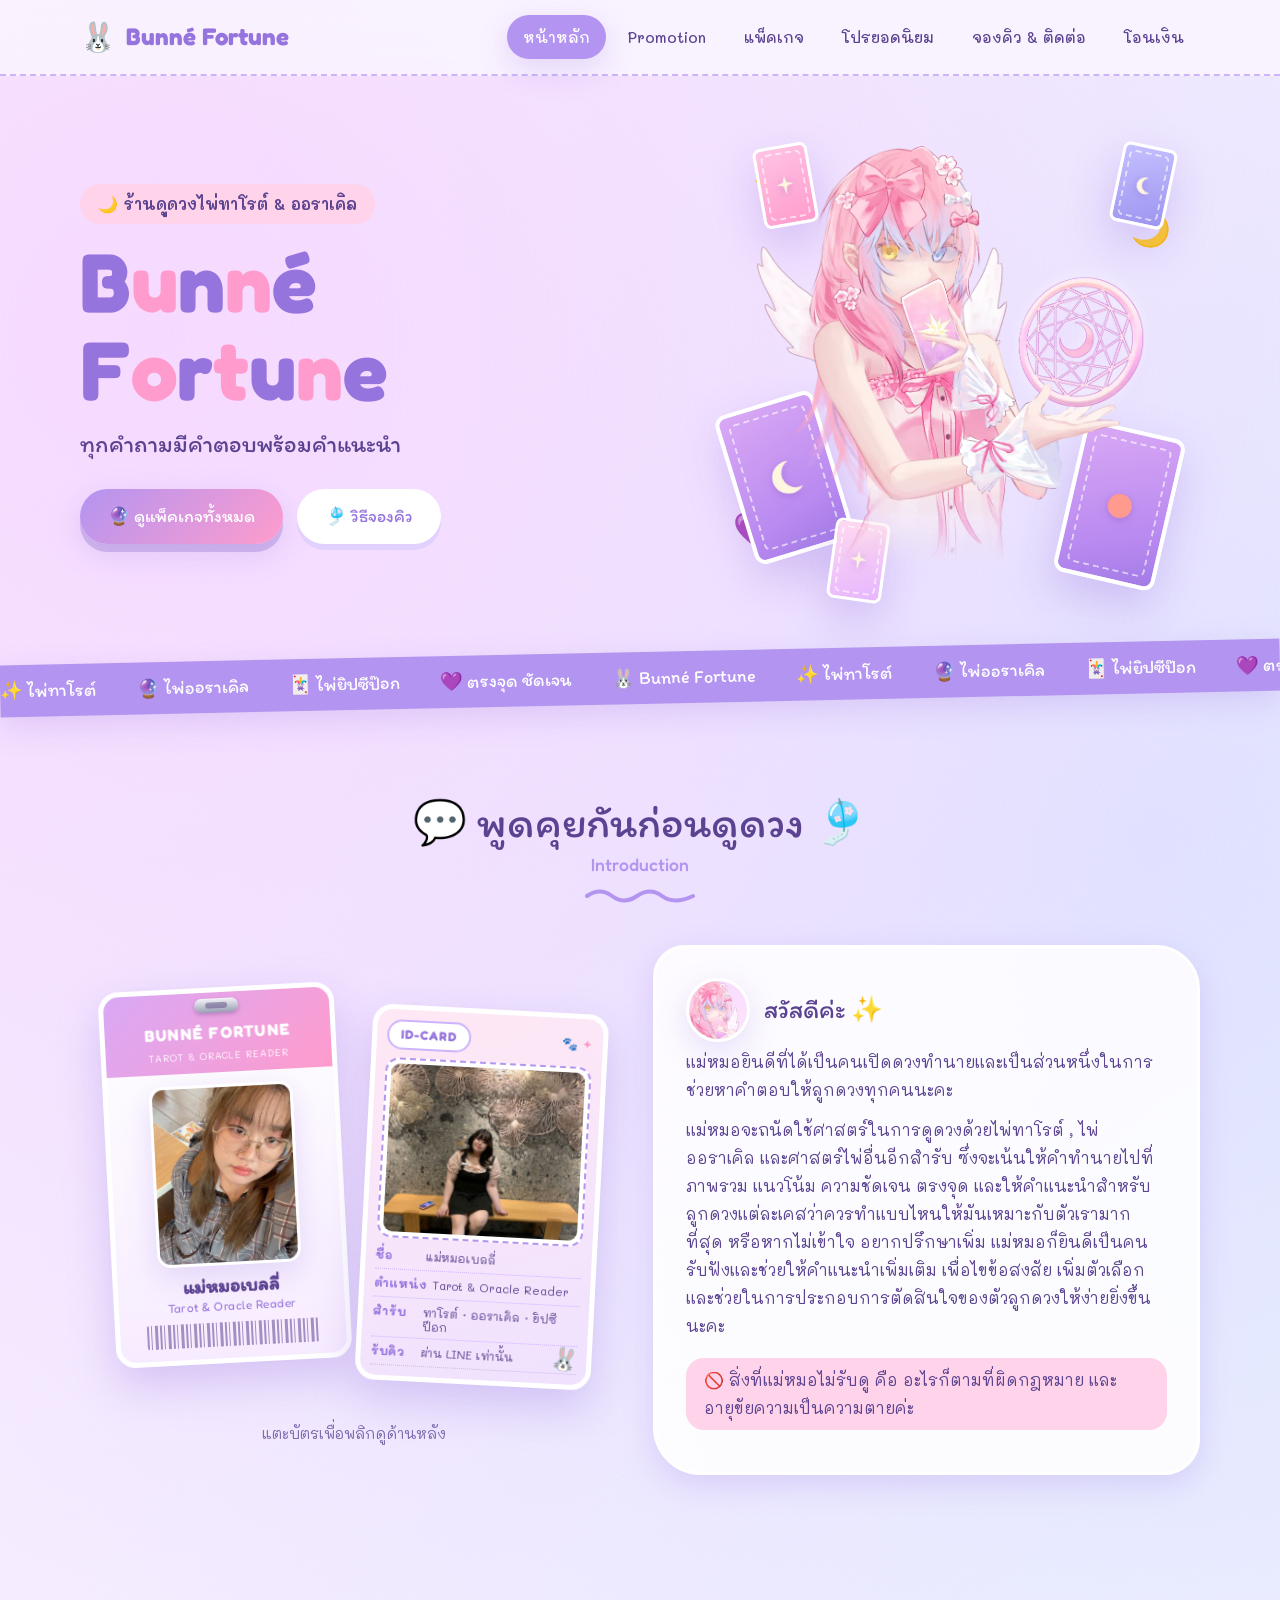
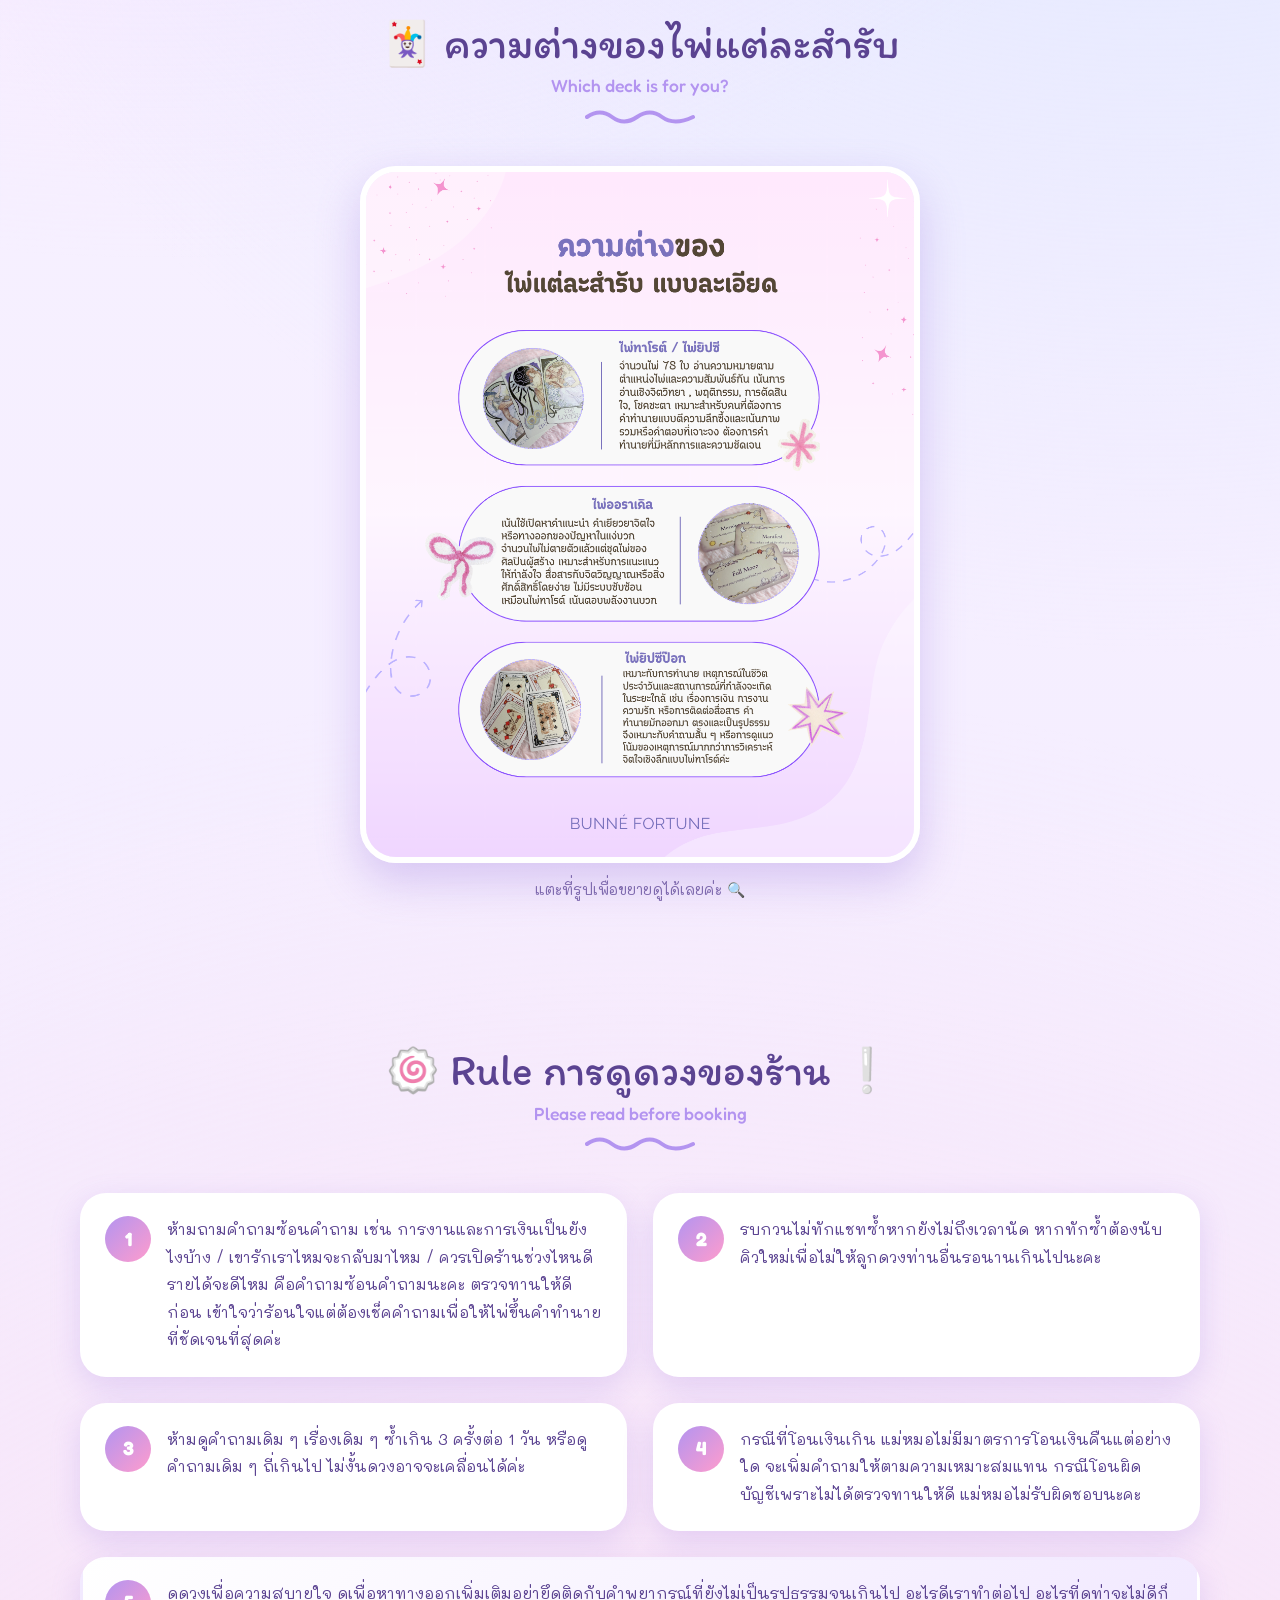
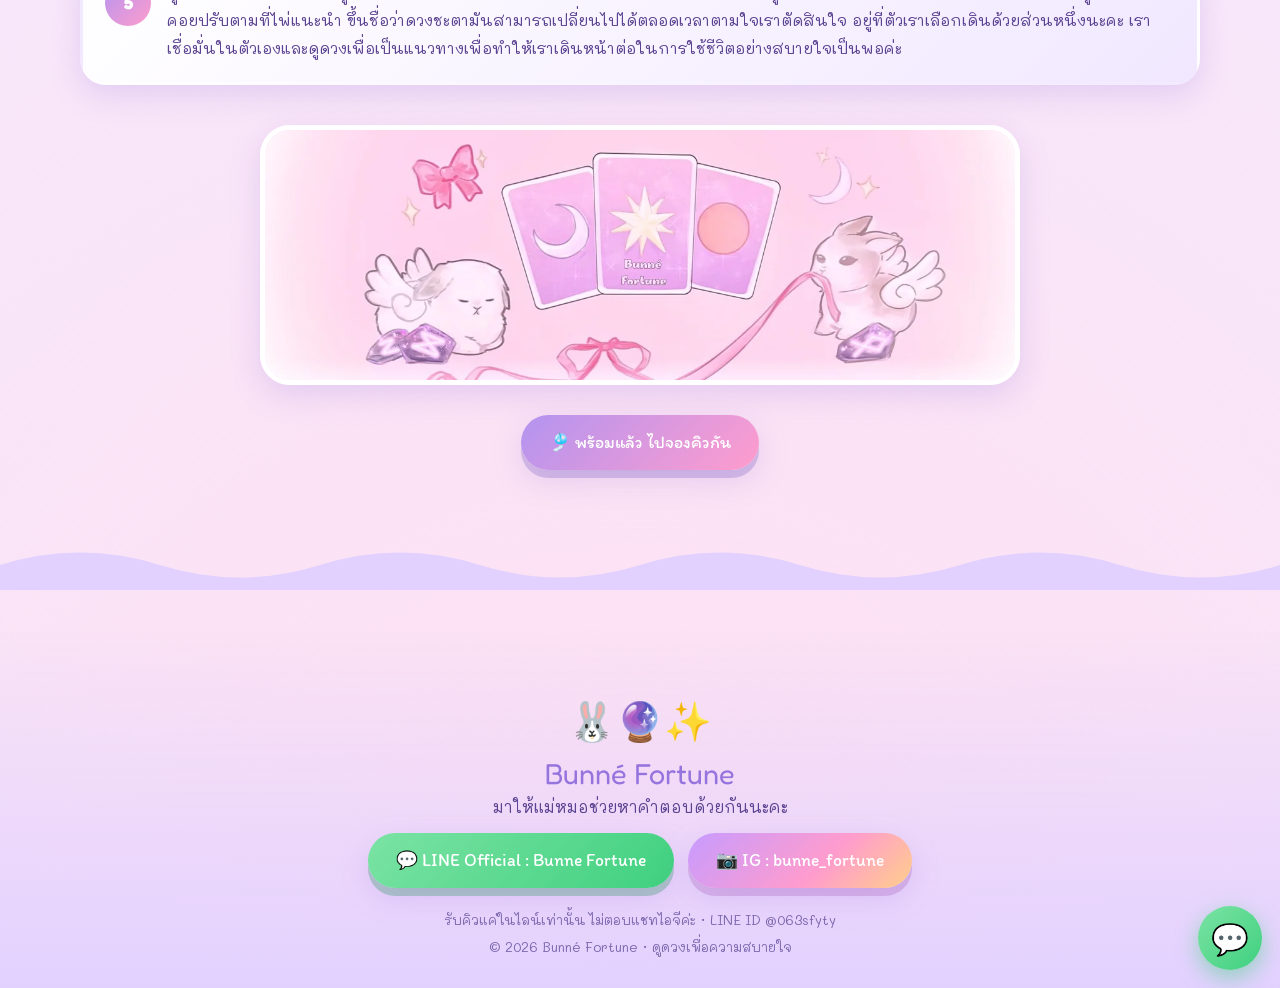
==== commit 2174ca5f: "Update index.html" ====
--- a/index.html
+++ b/index.html
@@ -21,7 +21,7 @@
             <span>B</span><span>u</span><span>n</span><span>n</span><span>é</span><br>
             <span>F</span><span>o</span><span>r</span><span>t</span><span>u</span><span>n</span><span>e</span>
           </h1>
-          <p class="tagline">ให้ไพ่ช่วยหาคำตอบ แล้วเดินต่ออย่างสบายใจนะคะ ✨</p>
+          <p class="tagline">ทุกคำถามมีคำตอบพร้อมคำแนะนำ</p>
           <div class="hero-cta">
             <a href="packages.html" class="btn">🔮 ดูแพ็คเกจทั้งหมด</a>
             <a href="booking.html" class="btn ghost">🎐 วิธีจองคิว</a>
